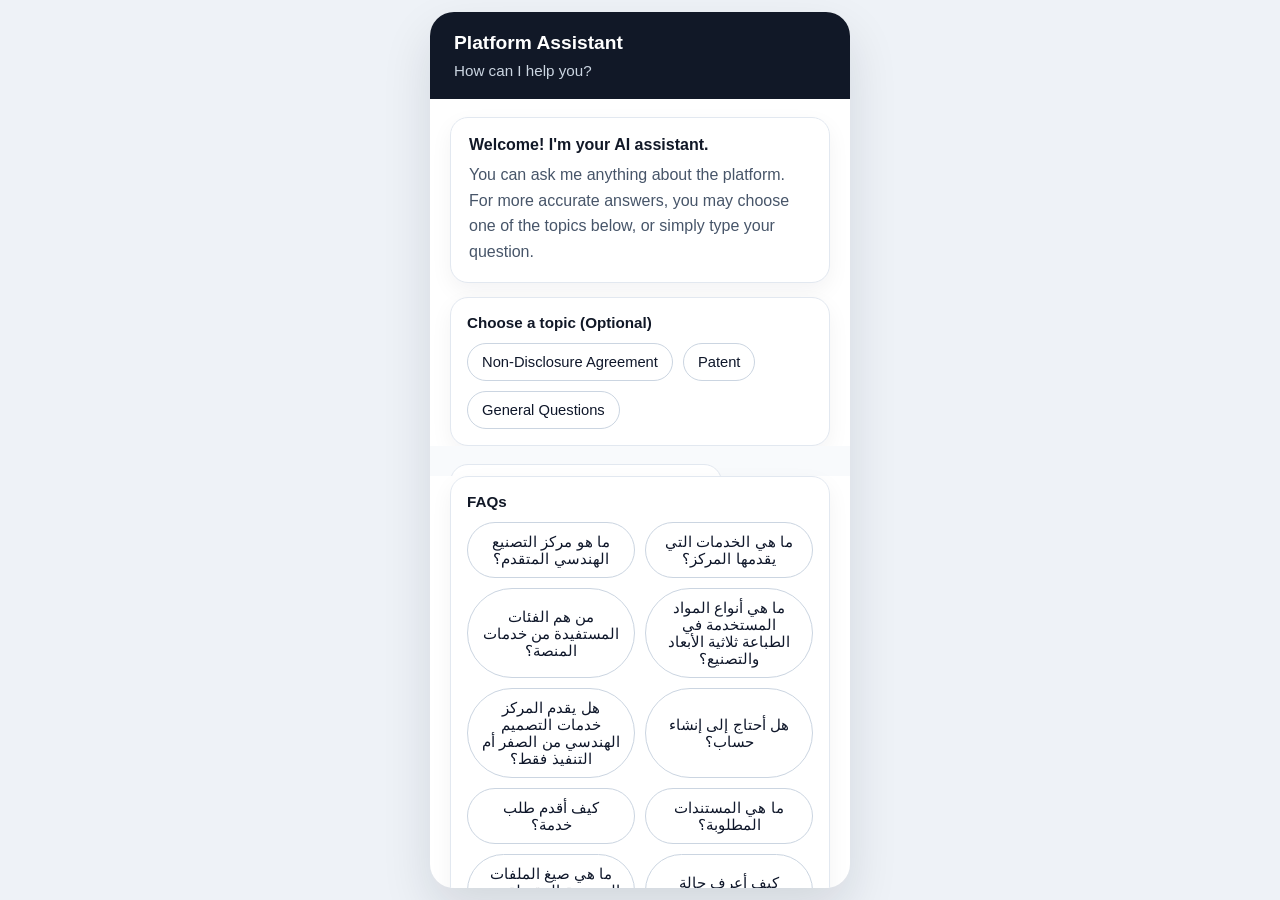
==== wwwroot/index.html @ c807bd19 "FAQ" ====
<!DOCTYPE html>
<html lang="en">
<head>
<meta charset="UTF-8">
<meta name="viewport" content="width=device-width,initial-scale=1">
<title>Platform Assistant</title>
<link rel="stylesheet" href="css/chat.css">
</head>
<body>
<div class="app">
<header>
  <div class="header-top">
    <div class="header-title">Platform Assistant</div>
    <div class="header-subtitle">How can I help you?</div>
  </div>
</header>
<div class="panel">
  <div class="welcome-card">
    <div class="welcome-title">Welcome! I'm your AI assistant.</div>
    <div class="welcome-text">You can ask me anything about the platform. For more accurate answers, you may choose one of the topics below, or simply type your question.</div>
  </div>
  <div class="topic-card">
    <div class="topic-label">Choose a topic (Optional)</div>
    <div class="topic-buttons">
      <button class="topic-button" data-topic="Non-Disclosure Agreement">Non-Disclosure Agreement</button>
      <button class="topic-button" data-topic="Patent">Patent</button>
      <button class="topic-button" data-topic="General Questions">General Questions</button>
    </div>
  </div>
</div>
<main id="messages">
<div class="bot">Hello! How can I help you today?</div>
</main>
<div class="faq-panel">
  <div class="faq-head">FAQs</div>
  <div id="faq-buttons" class="faq-buttons"></div>
</div>
<footer>
  <div class="footer-top">
    <button id="change-topic" class="secondary">Change Topic</button>
  </div>
  <div class="footer-input">
    <input id="message" placeholder="Ask me anything..." />
    <button id="send">Send</button>
  </div>
</footer>
</div>
<script src="js/chat.js"></script>
</body>
</html>
---- wwwroot/css/chat.css ----
body{
  margin:0;
  font-family: Inter, Arial, sans-serif;
  background:#eef2f7;
  color:#111827;
}

.app{
  width:min(420px,100%);
  height:calc(100vh - 24px);
  margin:12px auto;
  background:#fff;
  display:flex;
  flex-direction:column;
  border-radius:24px;
  box-shadow:0 22px 50px rgba(15,23,42,.12);
  overflow:hidden;
}

header{
  background:#111827;
  color:#fff;
  padding:20px 24px;
}

.header-top{
  display:flex;
  flex-direction:column;
  gap:8px;
}

.header-title{
  font-size:1.2rem;
  font-weight:700;
}

.header-subtitle{
  color:#cbd5e1;
  font-size:.95rem;
}

.panel{
  padding:18px 20px 0;
  display:flex;
  flex-direction:column;
  gap:14px;
}

.welcome-card,
.topic-card,
.faq-panel{
  background:#fff;
  border-radius:18px;
  border:1px solid #e2e8f0;
  box-shadow:0 8px 22px rgba(15,23,42,.05);
}

.welcome-card{
  padding:18px;
}

.welcome-title{
  font-size:1rem;
  font-weight:700;
  margin-bottom:8px;
}

.welcome-text{
  color:#475569;
  line-height:1.6;
}

.topic-card{
  padding:16px;
}

.topic-label{
  font-size:.95rem;
  font-weight:600;
  margin-bottom:12px;
}

.topic-buttons{
  display:flex;
  flex-wrap:wrap;
  gap:10px;
}

.topic-button,
.faq-button{
  border:1px solid #cbd5e1;
  border-radius:999px;
  background:#fff;
  color:#0f172a;
  padding:10px 14px;
  font-size:.92rem;
  cursor:pointer;
  transition:all .18s ease;
}

.topic-button:hover,
.faq-button:hover{
  background:#eff6ff;
  border-color:#93c5fd;
}

main{
  flex:1;
  overflow:auto;
  padding:18px 20px 12px;
  display:flex;
  flex-direction:column;
  gap:12px;
  background:#f8fafc;
}

.bot,.user{
  padding:14px 18px;
  border-radius:18px;
  max-width:80%;
  white-space:pre-wrap;
  word-break:break-word;
}

.bot{
  background:#ffffff;
  border:1px solid #e2e8f0;
  align-self:flex-start;
}

.user{
  background:#2563eb;
  color:#fff;
  align-self:flex-end;
}

.faq-panel{
  padding:16px;
  margin:0 20px 0;
}

.faq-head{
  font-size:.95rem;
  font-weight:700;
  margin-bottom:12px;
}

.faq-buttons{
  display:grid;
  grid-template-columns:repeat(2,minmax(0,1fr));
  gap:10px;
}

footer{
  padding:16px 20px 20px;
  display:flex;
  flex-direction:column;
  gap:14px;
  background:#fff;
}

.footer-top{
  display:flex;
  justify-content:flex-start;
}

.secondary{
  background:#f8fafc;
  color:#334155;
  border:1px solid #cbd5e1;
}

.footer-input{
  display:flex;
  gap:10px;
}

input{
  flex:1;
  padding:14px 16px;
  border-radius:14px;
  border:1px solid #cbd5e1;
  font-size:1rem;
  outline:none;
}

button{
  border:none;
  background:#2563eb;
  color:#fff;
  border-radius:14px;
  padding:14px 18px;
  cursor:pointer;
  transition:background .18s ease;
}

button:hover{
  background:#1d4ed8;
}

@media (max-width:500px){
  .app{height:auto;margin:0;}
  .faq-buttons{grid-template-columns:1fr;}
}
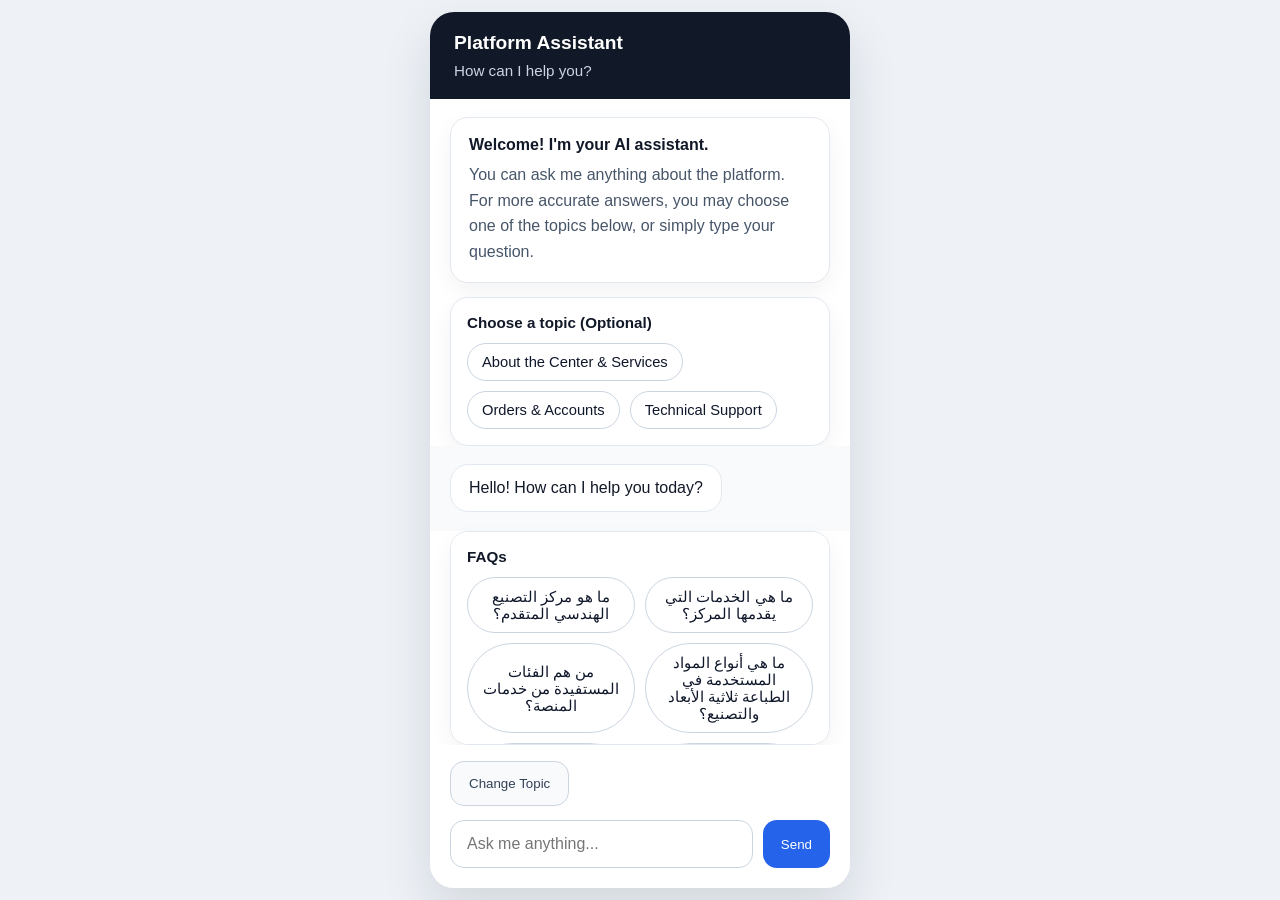
==== commit 46267c1d: "design" ====
--- a/wwwroot/index.html
+++ b/wwwroot/index.html
@@ -22,9 +22,9 @@
   <div class="topic-card">
     <div class="topic-label">Choose a topic (Optional)</div>
     <div class="topic-buttons">
-      <button class="topic-button" data-topic="Non-Disclosure Agreement">Non-Disclosure Agreement</button>
-      <button class="topic-button" data-topic="Patent">Patent</button>
-      <button class="topic-button" data-topic="General Questions">General Questions</button>
+      <button class="topic-button" data-topic="عن المركز والخدمات">About the Center &amp; Services</button>
+      <button class="topic-button" data-topic="الطلبات والحسابات">Orders &amp; Accounts</button>
+      <button class="topic-button" data-topic="الدعم الفني والتواصل">Technical Support</button>
     </div>
   </div>
 </div>
--- a/wwwroot/css/chat.css
+++ b/wwwroot/css/chat.css
@@ -21,6 +21,7 @@
   background:#111827;
   color:#fff;
   padding:20px 24px;
+  flex-shrink:0;
 }
 
 .header-top{
@@ -44,6 +45,7 @@
   display:flex;
   flex-direction:column;
   gap:14px;
+  flex-shrink:0;
 }
 
 .welcome-card,
@@ -104,8 +106,15 @@
   border-color:#93c5fd;
 }
 
+.topic-button.active{
+  background:#2563eb;
+  border-color:#2563eb;
+  color:#fff;
+}
+
 main{
-  flex:1;
+  flex:1 1 auto;
+  min-height:0;
   overflow:auto;
   padding:18px 20px 12px;
   display:flex;
@@ -137,6 +146,9 @@
 .faq-panel{
   padding:16px;
   margin:0 20px 0;
+  flex-shrink:0;
+  max-height:180px;
+  overflow-y:auto;
 }
 
 .faq-head{
@@ -157,6 +169,7 @@
   flex-direction:column;
   gap:14px;
   background:#fff;
+  flex-shrink:0;
 }
 
 .footer-top{
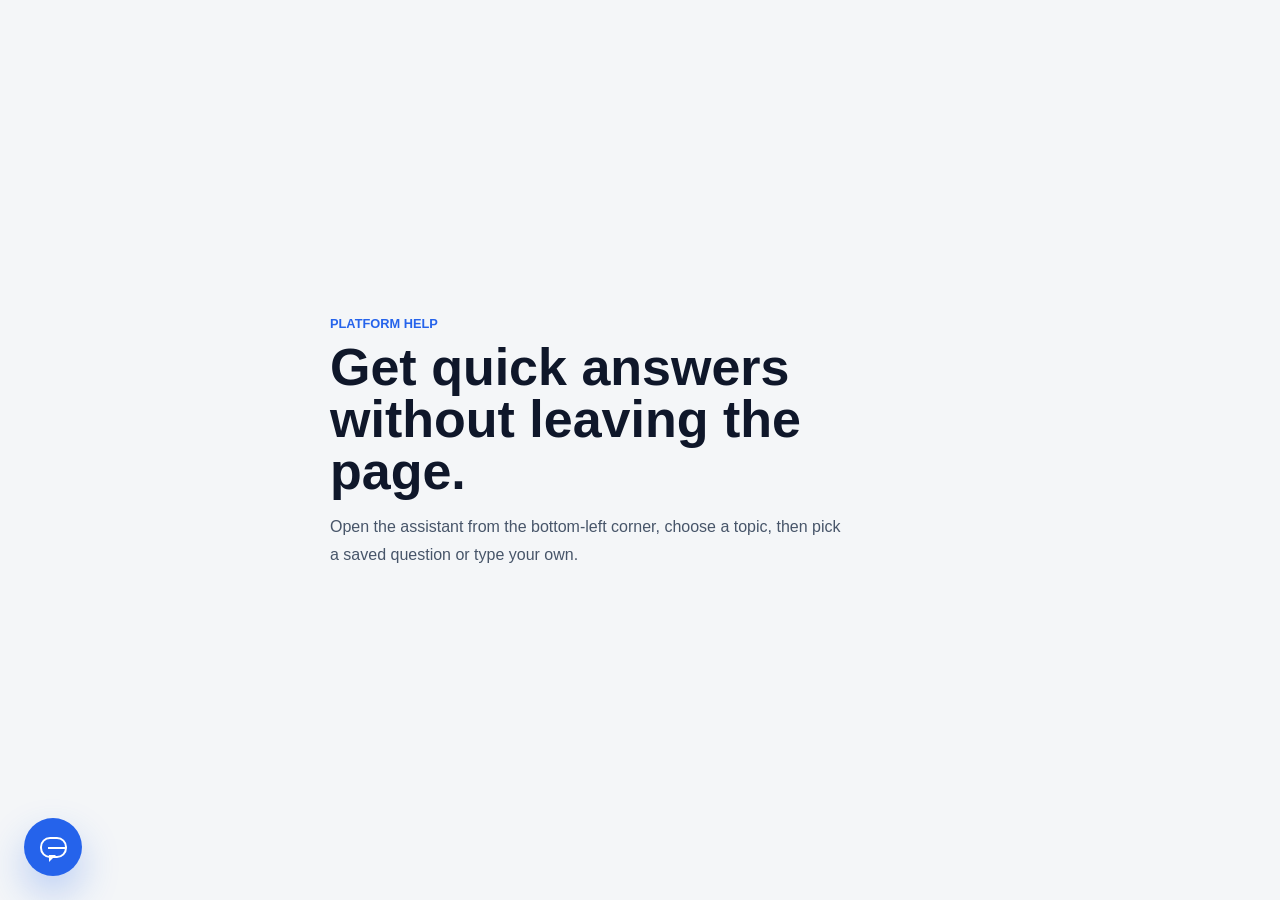
==== commit 9599eab7: "design done" ====
--- a/wwwroot/index.html
+++ b/wwwroot/index.html
@@ -7,44 +7,63 @@
 <link rel="stylesheet" href="css/chat.css">
 </head>
 <body>
-<div class="app">
-<header>
-  <div class="header-top">
-    <div class="header-title">Platform Assistant</div>
-    <div class="header-subtitle">How can I help you?</div>
-  </div>
-</header>
-<div class="panel">
-  <div class="welcome-card">
-    <div class="welcome-title">Welcome! I'm your AI assistant.</div>
-    <div class="welcome-text">You can ask me anything about the platform. For more accurate answers, you may choose one of the topics below, or simply type your question.</div>
-  </div>
-  <div class="topic-card">
-    <div class="topic-label">Choose a topic (Optional)</div>
-    <div class="topic-buttons">
-      <button class="topic-button" data-topic="عن المركز والخدمات">About the Center &amp; Services</button>
-      <button class="topic-button" data-topic="الطلبات والحسابات">Orders &amp; Accounts</button>
-      <button class="topic-button" data-topic="الدعم الفني والتواصل">Technical Support</button>
-    </div>
+<div class="page-shell">
+  <div class="page-copy">
+    <p class="eyebrow">Platform help</p>
+    <h1>Get quick answers without leaving the page.</h1>
+    <p>Open the assistant from the bottom-left corner, choose a topic, then pick a saved question or type your own.</p>
   </div>
 </div>
-<main id="messages">
-<div class="bot">Hello! How can I help you today?</div>
-</main>
-<div class="faq-panel">
-  <div class="faq-head">FAQs</div>
-  <div id="faq-buttons" class="faq-buttons"></div>
-</div>
-<footer>
-  <div class="footer-top">
-    <button id="change-topic" class="secondary">Change Topic</button>
+
+<section class="chat-widget" aria-label="Platform assistant">
+  <button id="chat-launcher" class="chat-launcher" type="button" aria-label="Open chatbot" aria-expanded="false">
+    <span aria-hidden="true"></span>
+  </button>
+
+  <div id="chat-panel" class="app" aria-hidden="true">
+    <header>
+      <div class="header-top">
+        <div>
+          <div class="header-title">Platform Assistant</div>
+          <div class="header-subtitle">Choose a topic or ask below</div>
+        </div>
+        <button id="chat-close" class="icon-button" type="button" aria-label="Close chatbot">x</button>
+      </div>
+    </header>
+
+    <div class="panel">
+      <div class="welcome-card">
+        <div class="welcome-title">Welcome! I'm your AI assistant.</div>
+        <div class="welcome-text">Pick a topic to see related questions, or type your question at the bottom.</div>
+      </div>
+
+      <div class="topic-card">
+        <div class="section-label">Choose a topic</div>
+        <div id="topic-buttons" class="topic-buttons"></div>
+      </div>
+
+      <div id="faq-panel" class="faq-panel" hidden>
+        <div class="faq-head">
+          <span id="faq-title">Questions</span>
+          <button id="change-topic" class="text-button" type="button">Change</button>
+        </div>
+        <div id="faq-buttons" class="faq-buttons"></div>
+      </div>
+    </div>
+
+    <main id="messages" aria-live="polite">
+      <div class="bot">Hello! Select a topic to browse questions, or ask me anything.</div>
+    </main>
+
+    <footer>
+      <div class="footer-input">
+        <input id="message" placeholder="Type your question..." autocomplete="off" />
+        <button id="send" type="button" aria-label="Send message">&gt;</button>
+      </div>
+    </footer>
   </div>
-  <div class="footer-input">
-    <input id="message" placeholder="Ask me anything..." />
-    <button id="send">Send</button>
-  </div>
-</footer>
-</div>
+</section>
+
 <script src="js/chat.js"></script>
 </body>
-</html>+</html>
--- a/wwwroot/css/chat.css
+++ b/wwwroot/css/chat.css
@@ -1,217 +1,420 @@
-body{
-  margin:0;
+* {
+  box-sizing: border-box;
+}
+
+body {
+  min-height: 100vh;
+  margin: 0;
   font-family: Inter, Arial, sans-serif;
-  background:#eef2f7;
-  color:#111827;
-}
-
-.app{
-  width:min(420px,100%);
-  height:calc(100vh - 24px);
-  margin:12px auto;
-  background:#fff;
-  display:flex;
-  flex-direction:column;
-  border-radius:24px;
-  box-shadow:0 22px 50px rgba(15,23,42,.12);
-  overflow:hidden;
-}
-
-header{
-  background:#111827;
-  color:#fff;
-  padding:20px 24px;
-  flex-shrink:0;
-}
-
-.header-top{
-  display:flex;
-  flex-direction:column;
-  gap:8px;
-}
-
-.header-title{
-  font-size:1.2rem;
-  font-weight:700;
-}
-
-.header-subtitle{
-  color:#cbd5e1;
-  font-size:.95rem;
-}
-
-.panel{
-  padding:18px 20px 0;
-  display:flex;
-  flex-direction:column;
-  gap:14px;
-  flex-shrink:0;
+  background: #f4f6f8;
+  color: #111827;
+}
+
+button,
+input {
+  font: inherit;
+}
+
+.page-shell {
+  min-height: 100vh;
+  display: grid;
+  place-items: center;
+  padding: 32px;
+}
+
+.page-copy {
+  width: min(620px, 100%);
+}
+
+.eyebrow {
+  margin: 0 0 10px;
+  color: #2563eb;
+  font-size: .8rem;
+  font-weight: 700;
+  text-transform: uppercase;
+}
+
+.page-copy h1 {
+  margin: 0;
+  max-width: 560px;
+  color: #0f172a;
+  font-size: 3.25rem;
+  line-height: 1;
+  letter-spacing: 0;
+}
+
+.page-copy p:last-child {
+  max-width: 520px;
+  color: #475569;
+  font-size: 1rem;
+  line-height: 1.7;
+}
+
+.chat-widget {
+  position: fixed;
+  left: 24px;
+  bottom: 24px;
+  z-index: 20;
+}
+
+.chat-launcher {
+  width: 58px;
+  height: 58px;
+  border: 0;
+  border-radius: 50%;
+  background: #2563eb;
+  color: #fff;
+  display: grid;
+  place-items: center;
+  cursor: pointer;
+  box-shadow: 0 18px 38px rgba(37, 99, 235, .28);
+  transition: transform .18s ease, background .18s ease, box-shadow .18s ease;
+}
+
+.chat-launcher span {
+  width: 27px;
+  height: 21px;
+  border: 2px solid currentColor;
+  border-radius: 10px;
+  position: relative;
+  font-size: 0;
+}
+
+.chat-launcher span::before,
+.chat-launcher span::after {
+  content: "";
+  position: absolute;
+  background: currentColor;
+}
+
+.chat-launcher span::before {
+  left: 7px;
+  bottom: -7px;
+  width: 8px;
+  height: 8px;
+  clip-path: polygon(0 0, 100% 0, 0 100%);
+}
+
+.chat-launcher span::after {
+  left: 6px;
+  top: 8px;
+  width: 11px;
+  height: 2px;
+  box-shadow: 7px 0 0 currentColor;
+}
+
+.chat-launcher:hover {
+  transform: translateY(-2px);
+  background: #1d4ed8;
+  box-shadow: 0 22px 44px rgba(37, 99, 235, .34);
+}
+
+.chat-launcher.is-hidden {
+  display: none;
+}
+
+.app {
+  position: absolute;
+  left: 0;
+  bottom: 0;
+  width: min(390px, calc(100vw - 32px));
+  height: min(680px, calc(100vh - 48px));
+  background: #fff;
+  display: flex;
+  flex-direction: column;
+  border: 1px solid #dbe3ec;
+  border-radius: 18px;
+  box-shadow: 0 30px 80px rgba(15, 23, 42, .2);
+  overflow: hidden;
+  opacity: 0;
+  transform: translateY(18px) scale(.98);
+  pointer-events: none;
+  transition: opacity .18s ease, transform .18s ease;
+}
+
+.app.is-open {
+  opacity: 1;
+  transform: translateY(0) scale(1);
+  pointer-events: auto;
+}
+
+header {
+  background: #111827;
+  color: #fff;
+  padding: 14px 16px;
+  flex-shrink: 0;
+}
+
+.header-top {
+  display: flex;
+  justify-content: space-between;
+  align-items: center;
+  gap: 12px;
+}
+
+.header-title {
+  font-size: 1rem;
+  font-weight: 700;
+}
+
+.header-subtitle {
+  margin-top: 3px;
+  color: #cbd5e1;
+  font-size: .8rem;
+}
+
+.icon-button {
+  width: 34px;
+  height: 34px;
+  border: 1px solid rgba(255, 255, 255, .2);
+  border-radius: 50%;
+  background: rgba(255, 255, 255, .1);
+  color: #fff;
+  cursor: pointer;
+}
+
+.icon-button:hover {
+  background: rgba(255, 255, 255, .2);
+}
+
+.panel {
+  padding: 12px 14px 0;
+  display: flex;
+  flex-direction: column;
+  gap: 10px;
+  flex-shrink: 0;
+  background: #fff;
 }
 
 .welcome-card,
 .topic-card,
-.faq-panel{
-  background:#fff;
-  border-radius:18px;
-  border:1px solid #e2e8f0;
-  box-shadow:0 8px 22px rgba(15,23,42,.05);
-}
-
-.welcome-card{
-  padding:18px;
-}
-
-.welcome-title{
-  font-size:1rem;
-  font-weight:700;
-  margin-bottom:8px;
-}
-
-.welcome-text{
-  color:#475569;
-  line-height:1.6;
-}
-
-.topic-card{
-  padding:16px;
-}
-
-.topic-label{
-  font-size:.95rem;
-  font-weight:600;
-  margin-bottom:12px;
-}
-
-.topic-buttons{
-  display:flex;
-  flex-wrap:wrap;
-  gap:10px;
-}
-
-.topic-button,
-.faq-button{
-  border:1px solid #cbd5e1;
-  border-radius:999px;
-  background:#fff;
-  color:#0f172a;
-  padding:10px 14px;
-  font-size:.92rem;
-  cursor:pointer;
-  transition:all .18s ease;
+.faq-panel {
+  background: #fff;
+  border: 1px solid #e2e8f0;
+  border-radius: 8px;
+}
+
+.welcome-card {
+  padding: 10px 12px;
+}
+
+.welcome-title {
+  font-size: .9rem;
+  font-weight: 700;
+}
+
+.welcome-text {
+  margin-top: 3px;
+  color: #64748b;
+  font-size: .78rem;
+  line-height: 1.45;
+}
+
+.topic-card {
+  padding: 10px;
+}
+
+.section-label {
+  color: #334155;
+  font-size: .78rem;
+  font-weight: 700;
+  margin-bottom: 8px;
+}
+
+.topic-buttons {
+  display: grid;
+  grid-template-columns: repeat(3, minmax(0, 1fr));
+  gap: 8px;
+}
+
+.topic-button {
+  min-height: 76px;
+  border: 1px solid #dbe3ec;
+  border-radius: 8px;
+  background: #f8fafc;
+  color: #0f172a;
+  padding: 8px 6px;
+  display: grid;
+  grid-template-rows: 24px auto;
+  justify-items: center;
+  align-items: center;
+  gap: 6px;
+  cursor: pointer;
+  transition: background .18s ease, border-color .18s ease, color .18s ease;
 }
 
 .topic-button:hover,
-.faq-button:hover{
-  background:#eff6ff;
-  border-color:#93c5fd;
-}
-
-.topic-button.active{
-  background:#2563eb;
-  border-color:#2563eb;
-  color:#fff;
-}
-
-main{
-  flex:1 1 auto;
-  min-height:0;
-  overflow:auto;
-  padding:18px 20px 12px;
-  display:flex;
-  flex-direction:column;
-  gap:12px;
-  background:#f8fafc;
-}
-
-.bot,.user{
-  padding:14px 18px;
-  border-radius:18px;
-  max-width:80%;
-  white-space:pre-wrap;
-  word-break:break-word;
-}
-
-.bot{
-  background:#ffffff;
-  border:1px solid #e2e8f0;
-  align-self:flex-start;
-}
-
-.user{
-  background:#2563eb;
-  color:#fff;
-  align-self:flex-end;
-}
-
-.faq-panel{
-  padding:16px;
-  margin:0 20px 0;
-  flex-shrink:0;
-  max-height:180px;
-  overflow-y:auto;
-}
-
-.faq-head{
-  font-size:.95rem;
-  font-weight:700;
-  margin-bottom:12px;
-}
-
-.faq-buttons{
-  display:grid;
-  grid-template-columns:repeat(2,minmax(0,1fr));
-  gap:10px;
-}
-
-footer{
-  padding:16px 20px 20px;
-  display:flex;
-  flex-direction:column;
-  gap:14px;
-  background:#fff;
-  flex-shrink:0;
-}
-
-.footer-top{
-  display:flex;
-  justify-content:flex-start;
-}
-
-.secondary{
-  background:#f8fafc;
-  color:#334155;
-  border:1px solid #cbd5e1;
-}
-
-.footer-input{
-  display:flex;
-  gap:10px;
-}
-
-input{
-  flex:1;
-  padding:14px 16px;
-  border-radius:14px;
-  border:1px solid #cbd5e1;
-  font-size:1rem;
-  outline:none;
-}
-
-button{
-  border:none;
-  background:#2563eb;
-  color:#fff;
-  border-radius:14px;
-  padding:14px 18px;
-  cursor:pointer;
-  transition:background .18s ease;
-}
-
-button:hover{
-  background:#1d4ed8;
-}
-
-@media (max-width:500px){
-  .app{height:auto;margin:0;}
-  .faq-buttons{grid-template-columns:1fr;}
-}
+.topic-button.active {
+  background: #eff6ff;
+  border-color: #2563eb;
+  color: #1d4ed8;
+}
+
+.topic-icon {
+  width: 24px;
+  height: 24px;
+  display: grid;
+  place-items: center;
+  color: currentColor;
+}
+
+.topic-icon svg {
+  width: 21px;
+  height: 21px;
+  stroke: currentColor;
+}
+
+.topic-text {
+  font-size: .72rem;
+  font-weight: 700;
+  line-height: 1.2;
+  text-align: center;
+}
+
+.faq-panel {
+  max-height: 184px;
+  padding: 10px;
+  overflow-y: auto;
+}
+
+.faq-head {
+  display: flex;
+  justify-content: space-between;
+  align-items: center;
+  gap: 10px;
+  margin-bottom: 8px;
+  color: #334155;
+  font-size: .78rem;
+  font-weight: 700;
+}
+
+.text-button {
+  border: 0;
+  background: transparent;
+  color: #2563eb;
+  padding: 0;
+  font-size: .78rem;
+  font-weight: 700;
+  cursor: pointer;
+}
+
+.faq-buttons {
+  display: flex;
+  flex-direction: column;
+  gap: 7px;
+}
+
+.faq-button {
+  width: 100%;
+  border: 1px solid #e2e8f0;
+  border-radius: 8px;
+  background: #fff;
+  color: #0f172a;
+  padding: 9px 10px;
+  font-size: .8rem;
+  line-height: 1.35;
+  text-align: left;
+  cursor: pointer;
+  transition: background .18s ease, border-color .18s ease;
+}
+
+.faq-button:hover {
+  background: #f8fafc;
+  border-color: #94a3b8;
+}
+
+main {
+  flex: 1 1 auto;
+  min-height: 0;
+  overflow: auto;
+  padding: 12px 14px;
+  display: flex;
+  flex-direction: column;
+  gap: 10px;
+  background: #f8fafc;
+}
+
+.bot,
+.user {
+  padding: 10px 12px;
+  border-radius: 12px;
+  max-width: 86%;
+  font-size: .86rem;
+  line-height: 1.45;
+  white-space: pre-wrap;
+  word-break: break-word;
+}
+
+.bot {
+  background: #fff;
+  border: 1px solid #e2e8f0;
+  align-self: flex-start;
+}
+
+.user {
+  background: #2563eb;
+  color: #fff;
+  align-self: flex-end;
+}
+
+footer {
+  padding: 12px 14px 14px;
+  background: #fff;
+  border-top: 1px solid #e2e8f0;
+  flex-shrink: 0;
+}
+
+.footer-input {
+  display: grid;
+  grid-template-columns: 1fr 42px;
+  gap: 8px;
+}
+
+input {
+  min-width: 0;
+  padding: 11px 12px;
+  border-radius: 10px;
+  border: 1px solid #cbd5e1;
+  font-size: .9rem;
+  outline: none;
+}
+
+input:focus {
+  border-color: #2563eb;
+  box-shadow: 0 0 0 3px rgba(37, 99, 235, .12);
+}
+
+#send {
+  border: 0;
+  border-radius: 10px;
+  background: #2563eb;
+  color: #fff;
+  cursor: pointer;
+  font-weight: 800;
+}
+
+#send:hover {
+  background: #1d4ed8;
+}
+
+@media (max-width: 520px) {
+  .page-shell {
+    padding: 24px 18px;
+    place-items: start;
+  }
+
+  .page-copy h1 {
+    font-size: 2.25rem;
+  }
+
+  .chat-widget {
+    left: 12px;
+    right: 12px;
+    bottom: 12px;
+  }
+
+  .app {
+    width: calc(100vw - 24px);
+    height: min(660px, calc(100vh - 24px));
+  }
+}
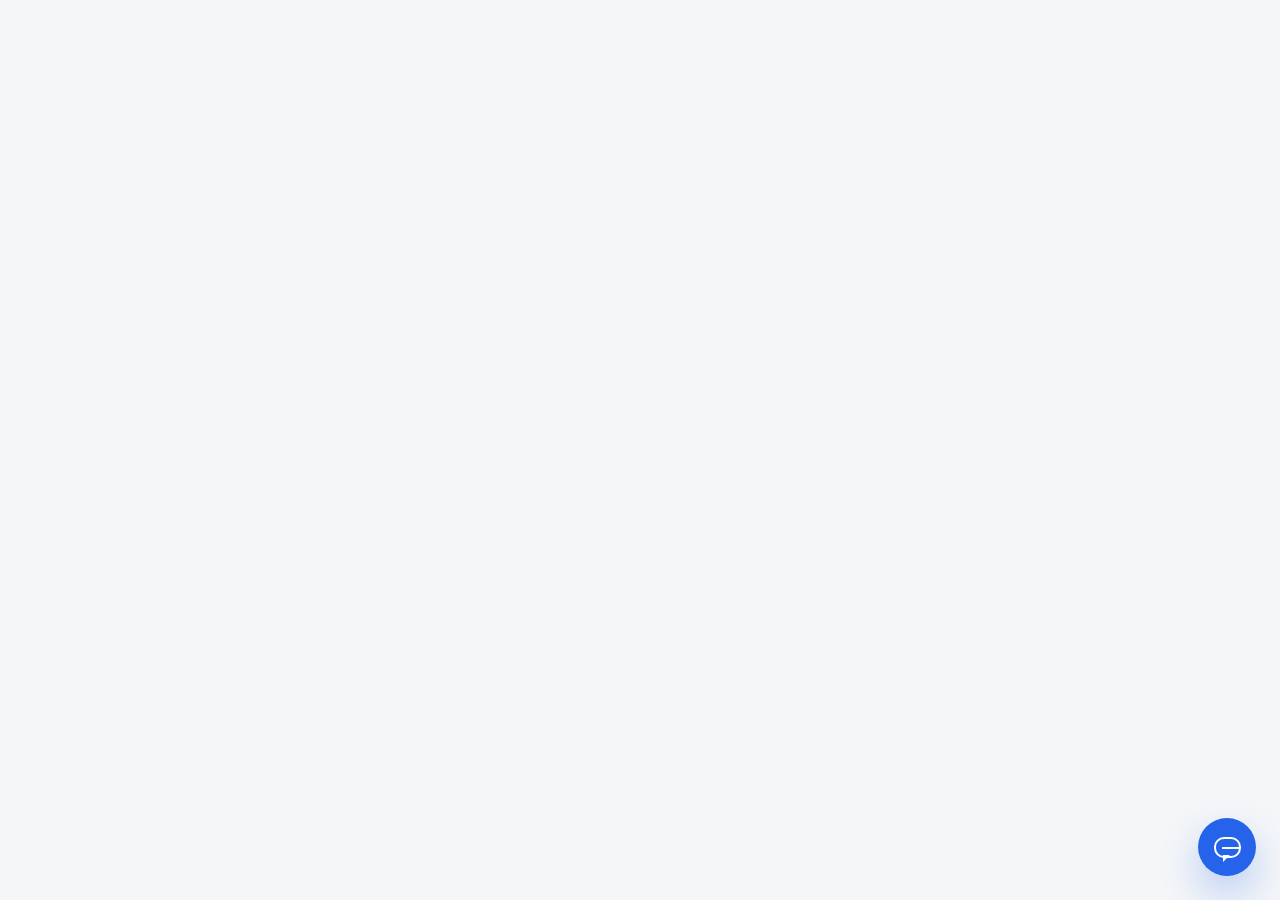
==== commit 940bbaea: "fixed the right alignment" ====
--- a/wwwroot/index.html
+++ b/wwwroot/index.html
@@ -3,19 +3,19 @@
 <head>
 <meta charset="UTF-8">
 <meta name="viewport" content="width=device-width,initial-scale=1">
-<title>Platform Assistant</title>
+<title>مساعد المنصة</title>
 <link rel="stylesheet" href="css/chat.css">
 </head>
 <body>
 <div class="page-shell">
   <div class="page-copy">
-    <p class="eyebrow">Platform help</p>
+    <!-- <p class="eyebrow">Platform help</p>
     <h1>Get quick answers without leaving the page.</h1>
-    <p>Open the assistant from the bottom-left corner, choose a topic, then pick a saved question or type your own.</p>
+    <p>Open the assistant from the bottom-left corner, choose a topic, then pick a saved question or type your own.</p> -->
   </div>
 </div>
 
-<section class="chat-widget" aria-label="Platform assistant">
+<section class="chat-widget" aria-label="مساعد المنصة">
   <button id="chat-launcher" class="chat-launcher" type="button" aria-label="Open chatbot" aria-expanded="false">
     <span aria-hidden="true"></span>
   </button>
@@ -24,8 +24,8 @@
     <header>
       <div class="header-top">
         <div>
-          <div class="header-title">Platform Assistant</div>
-          <div class="header-subtitle">Choose a topic or ask below</div>
+          <div class="header-title">مساعد المنصة</div>
+          <!-- <div class="header-subtitle">Choose a topic or ask below</div> -->
         </div>
         <button id="chat-close" class="icon-button" type="button" aria-label="Close chatbot">x</button>
       </div>
@@ -33,31 +33,31 @@
 
     <div class="panel">
       <div class="welcome-card">
-        <div class="welcome-title">Welcome! I'm your AI assistant.</div>
-        <div class="welcome-text">Pick a topic to see related questions, or type your question at the bottom.</div>
+        <div class="welcome-title"> مرحبًا! أنا مساعدك الذكي. </div>
+        <div class="welcome-text"> اختر أحد المواضيع لعرض الأسئلة الشائعة المتعلقة به، أو اكتب سؤالك في الأسفل. </div>
       </div>
 
       <div class="topic-card">
-        <div class="section-label">Choose a topic</div>
+        <div class="section-label">اختر موضوعًا</div>
         <div id="topic-buttons" class="topic-buttons"></div>
       </div>
 
       <div id="faq-panel" class="faq-panel" hidden>
         <div class="faq-head">
           <span id="faq-title">Questions</span>
-          <button id="change-topic" class="text-button" type="button">Change</button>
+          <button id="change-topic" class="text-button" type="button">close</button>
         </div>
         <div id="faq-buttons" class="faq-buttons"></div>
       </div>
     </div>
 
     <main id="messages" aria-live="polite">
-      <div class="bot">Hello! Select a topic to browse questions, or ask me anything.</div>
+      <div class="bot">مرحبًا!👋 اختر موضوعًا لتصفح الأسئلة، أو اسألني أي شيء.</div>
     </main>
 
     <footer>
       <div class="footer-input">
-        <input id="message" placeholder="Type your question..." autocomplete="off" />
+        <input id="message" placeholder="اكتب سؤالك..." autocomplete="off" />
         <button id="send" type="button" aria-label="Send message">&gt;</button>
       </div>
     </footer>
--- a/wwwroot/css/chat.css
+++ b/wwwroot/css/chat.css
@@ -8,6 +8,7 @@
   font-family: Inter, Arial, sans-serif;
   background: #f4f6f8;
   color: #111827;
+  direction: rtl;
 }
 
 button,
@@ -24,6 +25,7 @@
 
 .page-copy {
   width: min(620px, 100%);
+  text-align: right;
 }
 
 .eyebrow {
@@ -52,7 +54,7 @@
 
 .chat-widget {
   position: fixed;
-  left: 24px;
+  right: 24px;
   bottom: 24px;
   z-index: 20;
 }
@@ -115,11 +117,13 @@
 
 .app {
   position: absolute;
-  left: 0;
+  right: 0;
   bottom: 0;
   width: min(390px, calc(100vw - 32px));
   height: min(680px, calc(100vh - 48px));
   background: #fff;
+  direction: rtl;
+  text-align: right;
   display: flex;
   flex-direction: column;
   border: 1px solid #dbe3ec;
@@ -313,7 +317,7 @@
   padding: 9px 10px;
   font-size: .8rem;
   line-height: 1.35;
-  text-align: left;
+  text-align: right;
   cursor: pointer;
   transition: background .18s ease, border-color .18s ease;
 }
@@ -377,6 +381,8 @@
   border: 1px solid #cbd5e1;
   font-size: .9rem;
   outline: none;
+  direction: rtl;
+  text-align: right;
 }
 
 input:focus {
@@ -408,7 +414,6 @@
   }
 
   .chat-widget {
-    left: 12px;
     right: 12px;
     bottom: 12px;
   }
